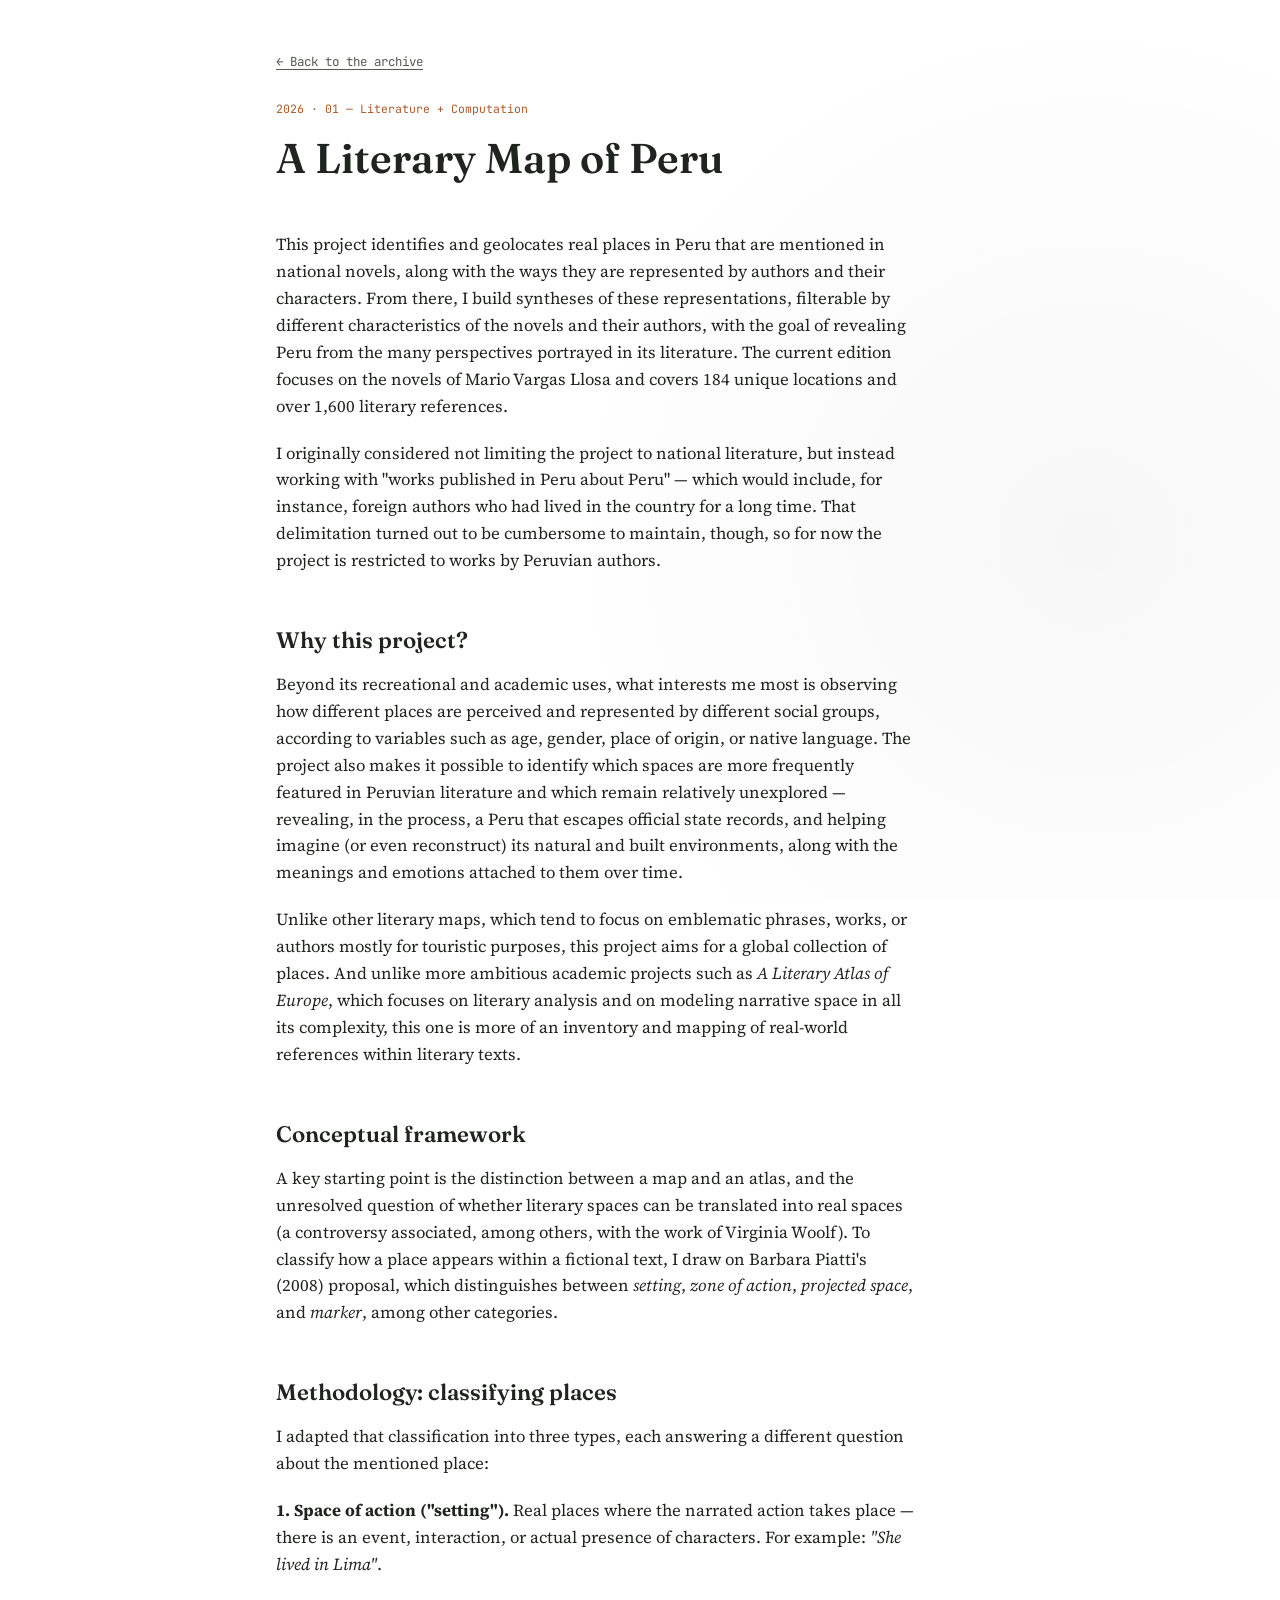
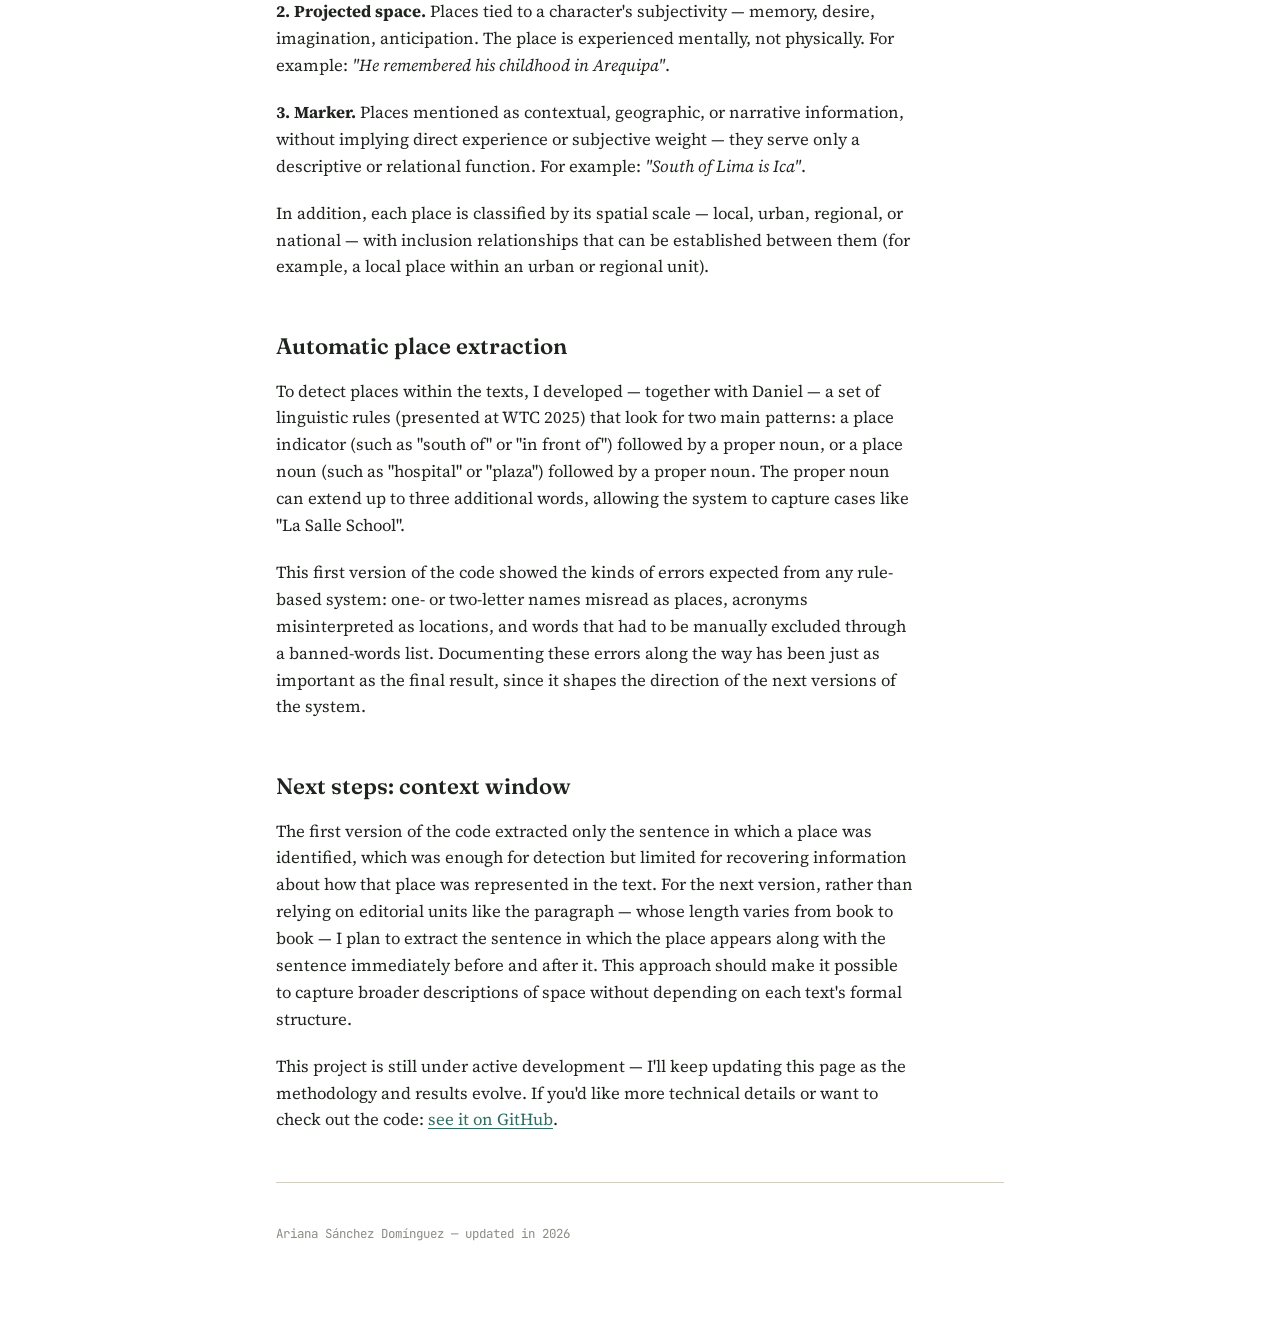
==== about.html @ c0e6957c "Renaming pages" ====
<!DOCTYPE html>
<html lang="en">
<head>
<meta charset="UTF-8">
<meta name="viewport" content="width=device-width, initial-scale=1.0">
<title>A Literary Map of Peru — Ariana Sánchez Domínguez</title>
<meta name="description" content="A literary atlas that identifies and geolocates real places in Peru mentioned in national novels.">

<link rel="preconnect" href="https://fonts.googleapis.com">
<link rel="preconnect" href="https://fonts.gstatic.com" crossorigin>
<link href="https://fonts.googleapis.com/css2?family=Fraunces:opsz,wght@9..144,500;9..144,600&family=Source+Serif+4:opsz,wght@8..60,400;8..60,600&family=JetBrains+Mono:wght@400;500&display=swap" rel="stylesheet">

<link rel="stylesheet" href="styles.css">
</head>
<body>

<div class="wrap">

  <header class="post-header">
    <a class="back" href="index.html">&larr; Back to the archive</a>
    <span class="stamp">2026 · 01 — Literature + Computation</span>
    <h1>A Literary Map of Peru</h1>
  </header>

  <article class="post-body">

    <p>
      This project identifies and geolocates real places in Peru that are
      mentioned in national novels, along with the ways they are represented
      by authors and their characters. From there, I build syntheses of these
      representations, filterable by different characteristics of the novels
      and their authors, with the goal of revealing Peru from the many
      perspectives portrayed in its literature. The current edition focuses
      on the novels of Mario Vargas Llosa and covers 184 unique locations and
      over 1,600 literary references.
    </p>

    <p>
      I originally considered not limiting the project to national
      literature, but instead working with "works published in Peru about
      Peru" — which would include, for instance, foreign authors who had
      lived in the country for a long time. That delimitation turned out to
      be cumbersome to maintain, though, so for now the project is
      restricted to works by Peruvian authors.
    </p>

    <h2>Why this project?</h2>

    <p>
      Beyond its recreational and academic uses, what interests me most is
      observing how different places are perceived and represented by
      different social groups, according to variables such as age, gender,
      place of origin, or native language. The project also makes it
      possible to identify which spaces are more frequently featured in
      Peruvian literature and which remain relatively unexplored — revealing,
      in the process, a Peru that escapes official state records, and
      helping imagine (or even reconstruct) its natural and built
      environments, along with the meanings and emotions attached to them
      over time.
    </p>

    <p>
      Unlike other literary maps, which tend to focus on emblematic phrases,
      works, or authors mostly for touristic purposes, this project aims for
      a global collection of places. And unlike more ambitious academic
      projects such as <em>A Literary Atlas of Europe</em>, which focuses on
      literary analysis and on modeling narrative space in all its
      complexity, this one is more of an inventory and mapping of real-world
      references within literary texts.
    </p>

    <h2>Conceptual framework</h2>

    <p>
      A key starting point is the distinction between a map and an atlas,
      and the unresolved question of whether literary spaces can be
      translated into real spaces (a controversy associated, among others,
      with the work of Virginia Woolf). To classify how a place appears
      within a fictional text, I draw on Barbara Piatti's (2008) proposal,
      which distinguishes between <em>setting</em>, <em>zone of action</em>,
      <em>projected space</em>, and <em>marker</em>, among other categories.
    </p>

    <h2>Methodology: classifying places</h2>

    <p>
      I adapted that classification into three types, each answering a
      different question about the mentioned place:
    </p>

    <p>
      <strong>1. Space of action ("setting").</strong> Real places where the
      narrated action takes place — there is an event, interaction, or
      actual presence of characters. For example: <em>"She lived in
      Lima"</em>.
    </p>

    <p>
      <strong>2. Projected space.</strong> Places tied to a character's
      subjectivity — memory, desire, imagination, anticipation. The place is
      experienced mentally, not physically. For example: <em>"He remembered
      his childhood in Arequipa"</em>.
    </p>

    <p>
      <strong>3. Marker.</strong> Places mentioned as contextual,
      geographic, or narrative information, without implying direct
      experience or subjective weight — they serve only a descriptive or
      relational function. For example: <em>"South of Lima is Ica"</em>.
    </p>

    <p>
      In addition, each place is classified by its spatial scale — local,
      urban, regional, or national — with inclusion relationships that can
      be established between them (for example, a local place within an
      urban or regional unit).
    </p>

    <h2>Automatic place extraction</h2>

    <p>
      To detect places within the texts, I developed — together with
      Daniel — a set of linguistic rules (presented at WTC 2025) that look
      for two main patterns: a place indicator (such as "south of" or "in
      front of") followed by a proper noun, or a place noun (such as
      "hospital" or "plaza") followed by a proper noun. The proper noun can
      extend up to three additional words, allowing the system to capture
      cases like "La Salle School".
    </p>

    <p>
      This first version of the code showed the kinds of errors expected
      from any rule-based system: one- or two-letter names misread as
      places, acronyms misinterpreted as locations, and words that had to be
      manually excluded through a banned-words list. Documenting these
      errors along the way has been just as important as the final result,
      since it shapes the direction of the next versions of the system.
    </p>

    <h2>Next steps: context window</h2>

    <p>
      The first version of the code extracted only the sentence in which a
      place was identified, which was enough for detection but limited for
      recovering information about how that place was represented in the
      text. For the next version, rather than relying on editorial units
      like the paragraph — whose length varies from book to book — I plan to
      extract the sentence in which the place appears along with the
      sentence immediately before and after it. This approach should make it
      possible to capture broader descriptions of space without depending on
      each text's formal structure.
    </p>

    <p>
      This project is still under active development — I'll keep updating
      this page as the methodology and results evolve. If you'd like more
      technical details or want to check out the code:
      <a href="https://github.com/tu-usuario" target="_blank" rel="noopener">see it on GitHub</a>.
    </p>

  </article>

  <footer class="site-footer">
    <p>Ariana Sánchez Domínguez — updated in 2026</p>
  </footer>

</div>

</body>
</html>
---- styles.css ----
/* =============================================================
   Sistema de diseño — Cuaderno de campo personal
   Paleta: papel envejecido + tinta verde-negra + acento pino
   ============================================================= */

:root {
  --paper: #ffffff;
  --paper-raised: #f3f1e8;
  --line: #d3cfc0;
  --ink: #20241f;
  --ink-soft: #565b50;
  --ink-faint: #8a8d80;
  --accent: #2f6f62;       /* pino — enlaces, títulos activos */
  --accent-soft: #4d8c7d;
  --stamp: #a85c2c;        /* sello — número de entrada, fechas */

  --font-display: "Fraunces", "Iowan Old Style", serif;
  --font-body: "Source Serif 4", Georgia, serif;
  --font-mono: "JetBrains Mono", ui-monospace, monospace;

  --measure: 640px;
  --space-1: 0.5rem;
  --space-2: 1rem;
  --space-3: 1.75rem;
  --space-4: 3rem;
  --space-5: 5rem;
}

* { box-sizing: border-box; }

html {
  scroll-behavior: smooth;
}

@media (prefers-reduced-motion: reduce) {
  html { scroll-behavior: auto; }
  * { animation: none !important; transition: none !important; }
}

body {
  margin: 0;
  background: var(--paper);
  color: var(--ink);
  font-family: var(--font-body);
  font-size: 1.05rem;
  line-height: 1.6;
  -webkit-font-smoothing: antialiased;
}

/* subtle paper texture via layered gradients, no image assets needed */
body {
  background-image:
    radial-gradient(circle at 20% 10%, rgba(255,255,255,0.35), transparent 40%),
    radial-gradient(circle at 85% 60%, rgba(0,0,0,0.03), transparent 45%);
  background-attachment: fixed;
}

a {
  color: var(--accent);
  text-decoration-thickness: 1px;
  text-underline-offset: 3px;
}
a:hover { color: var(--stamp); }
a:focus-visible,
button:focus-visible {
  outline: 2px solid var(--stamp);
  outline-offset: 3px;
}

.wrap {
  max-width: 760px;
  margin: 0 auto;
  padding: var(--space-4) var(--space-2) var(--space-5);
}

/* ---------- Cabecera ---------- */

.site-header {
  margin-bottom: var(--space-3);
}

.site-header .kicker {
  font-family: var(--font-mono);
  font-size: 0.72rem;
  letter-spacing: 0.14em;
  text-transform: uppercase;
  color: var(--stamp);
  display: block;
  margin-bottom: var(--space-1);
}

.site-header h1 {
  font-family: var(--font-display);
  font-optical-sizing: auto;
  font-weight: 600;
  font-size: clamp(2.2rem, 5vw, 3.1rem);
  margin: 0 0 var(--space-2);
  letter-spacing: -0.01em;
  color: var(--ink);
}

.site-header p.tagline {
  max-width: var(--measure);
  color: var(--ink-soft);
  font-size: 1.15rem;
  margin: 0 0 var(--space-3);
}

.site-links {
  display: flex;
  flex-wrap: wrap;
  gap: var(--space-2) var(--space-3);
  font-family: var(--font-mono);
  font-size: 0.85rem;
}

.site-links a {
  color: var(--ink);
  border-bottom: 1px solid var(--line);
  padding-bottom: 1px;
}
.site-links a:hover { color: var(--stamp); border-color: var(--stamp); }

/* ---------- Sección / divisores ---------- */

.section-label {
  font-family: var(--font-mono);
  font-size: 0.75rem;
  letter-spacing: 0.12em;
  text-transform: uppercase;
  color: var(--ink-faint);
  display: flex;
  align-items: center;
  gap: var(--space-2);
  margin: var(--space-3) 0 var(--space-3);
}
.section-label::after {
  content: "";
  flex: 1;
  height: 1px;
  background: var(--line);
}

/* ---------- Entradas del archivo (elemento distintivo) ---------- */

.archive {
  list-style: none;
  margin: 0;
  padding: 0;
  border-top: 1px solid var(--line);
}

.entry {
  display: grid;
  grid-template-columns: 92px 1fr;
  gap: var(--space-3);
  padding: var(--space-3) 0;
  border-bottom: 1px solid var(--line);
  align-items: start;
}

.entry .stamp {
  font-family: var(--font-mono);
  font-size: 0.72rem;
  color: var(--stamp);
  border: 1px solid currentColor;
  border-radius: 2px;
  padding: 2px 6px;
  text-align: center;
  transform: rotate(-2deg);
  transition: transform 0.18s ease;
  white-space: nowrap;
  align-self: start;
}

.entry:hover .stamp { transform: rotate(0deg); }

.entry .entry-body h3 {
  font-family: var(--font-display);
  font-weight: 600;
  font-size: 1.25rem;
  margin: 0 0 0.35em;
  line-height: 1.3;
}

.entry .entry-body h3 a {
  color: var(--ink);
  text-decoration: none;
  background-image: linear-gradient(var(--accent), var(--accent));
  background-repeat: no-repeat;
  background-position: 0 100%;
  background-size: 0% 1px;
  transition: background-size 0.25s ease;
}
.entry .entry-body h3 a:hover {
  background-size: 100% 1px;
  color: var(--accent);
}

.entry .entry-body p {
  margin: 0 0 0.5em;
  color: var(--ink-soft);
  font-size: 0.98rem;
}

.entry .tags {
  font-family: var(--font-mono);
  font-size: 0.72rem;
  color: var(--ink-faint);
  letter-spacing: 0.03em;
}
.entry .tags span::after {
  content: "·";
  margin: 0 0.4em;
  color: var(--line);
}
.entry .tags span:last-child::after { content: ""; }

@media (max-width: 540px) {
  .entry { grid-template-columns: 1fr; gap: var(--space-1); }
  .entry .stamp { justify-self: start; }
}

/* ---------- Pie ---------- */

.site-footer {
  margin-top: var(--space-4);
  padding-top: var(--space-3);
  border-top: 1px solid var(--line);
  font-family: var(--font-mono);
  font-size: 0.78rem;
  color: var(--ink-faint);
}

/* ---------- Página de proyecto individual ---------- */

.post-header {
  margin-bottom: var(--space-4);
}

.post-header a.back {
  font-family: var(--font-mono);
  font-size: 0.78rem;
  color: var(--ink-soft);
  display: inline-block;
  margin-bottom: var(--space-3);
}

.post-header .stamp {
  font-family: var(--font-mono);
  font-size: 0.72rem;
  color: var(--stamp);
  display: block;
  margin-bottom: var(--space-2);
}

.post-header h1 {
  font-family: var(--font-display);
  font-weight: 600;
  font-size: clamp(1.9rem, 4.5vw, 2.6rem);
  margin: 0 0 var(--space-2);
  line-height: 1.2;
}

.post-body { max-width: var(--measure); }
.post-body p { margin: 0 0 1.2em; }
.post-body h2 {
  font-family: var(--font-display);
  font-weight: 600;
  font-size: 1.4rem;
  margin: var(--space-4) 0 0.6em;
}
.post-body figure { margin: var(--space-3) 0; }
.post-body img { max-width: 100%; border: 1px solid var(--line); }
.post-body figcaption {
  font-family: var(--font-mono);
  font-size: 0.75rem;
  color: var(--ink-faint);
  margin-top: 0.5em;
}
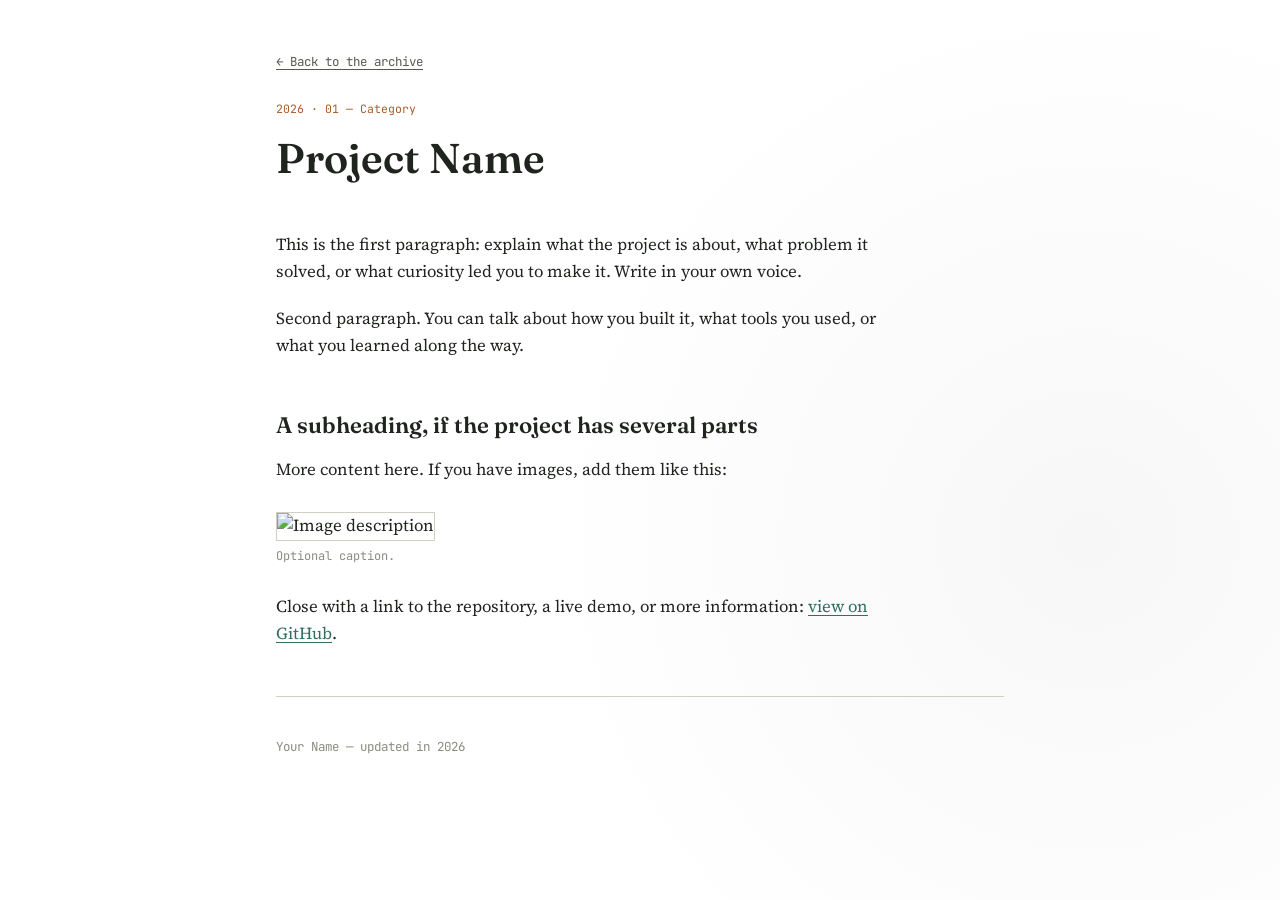
==== commit 6731cd06: "Pages update" ====
--- a/about.html
+++ b/about.html
@@ -3,8 +3,8 @@
 <head>
 <meta charset="UTF-8">
 <meta name="viewport" content="width=device-width, initial-scale=1.0">
-<title>A Literary Map of Peru — Ariana Sánchez Domínguez</title>
-<meta name="description" content="A literary atlas that identifies and geolocates real places in Peru mentioned in national novels.">
+<title>About</title>
+<meta name="description" content="Short project description for search engines and social media.">
 
 <link rel="preconnect" href="https://fonts.googleapis.com">
 <link rel="preconnect" href="https://fonts.gstatic.com" crossorigin>
@@ -18,153 +18,46 @@
 
   <header class="post-header">
     <a class="back" href="index.html">&larr; Back to the archive</a>
-    <span class="stamp">2026 · 01 — Literature + Computation</span>
-    <h1>A Literary Map of Peru</h1>
+    <span class="stamp">2026 · 01 — Category</span>
+    <h1>Project Name</h1>
   </header>
 
   <article class="post-body">
 
     <p>
-      This project identifies and geolocates real places in Peru that are
-      mentioned in national novels, along with the ways they are represented
-      by authors and their characters. From there, I build syntheses of these
-      representations, filterable by different characteristics of the novels
-      and their authors, with the goal of revealing Peru from the many
-      perspectives portrayed in its literature. The current edition focuses
-      on the novels of Mario Vargas Llosa and covers 184 unique locations and
-      over 1,600 literary references.
+      This is the first paragraph: explain what the project is about, what
+      problem it solved, or what curiosity led you to make it. Write in your
+      own voice.
     </p>
 
     <p>
-      I originally considered not limiting the project to national
-      literature, but instead working with "works published in Peru about
-      Peru" — which would include, for instance, foreign authors who had
-      lived in the country for a long time. That delimitation turned out to
-      be cumbersome to maintain, though, so for now the project is
-      restricted to works by Peruvian authors.
+      Second paragraph. You can talk about how you built it, what tools you
+      used, or what you learned along the way.
     </p>
 
-    <h2>Why this project?</h2>
+    <h2>A subheading, if the project has several parts</h2>
 
     <p>
-      Beyond its recreational and academic uses, what interests me most is
-      observing how different places are perceived and represented by
-      different social groups, according to variables such as age, gender,
-      place of origin, or native language. The project also makes it
-      possible to identify which spaces are more frequently featured in
-      Peruvian literature and which remain relatively unexplored — revealing,
-      in the process, a Peru that escapes official state records, and
-      helping imagine (or even reconstruct) its natural and built
-      environments, along with the meanings and emotions attached to them
-      over time.
+      More content here. If you have images, add them like this:
     </p>
 
-    <p>
-      Unlike other literary maps, which tend to focus on emblematic phrases,
-      works, or authors mostly for touristic purposes, this project aims for
-      a global collection of places. And unlike more ambitious academic
-      projects such as <em>A Literary Atlas of Europe</em>, which focuses on
-      literary analysis and on modeling narrative space in all its
-      complexity, this one is more of an inventory and mapping of real-world
-      references within literary texts.
-    </p>
-
-    <h2>Conceptual framework</h2>
+    <figure>
+      <img src="assets/your-image.jpg" alt="Image description">
+      <figcaption>Optional caption.</figcaption>
+    </figure>
 
     <p>
-      A key starting point is the distinction between a map and an atlas,
-      and the unresolved question of whether literary spaces can be
-      translated into real spaces (a controversy associated, among others,
-      with the work of Virginia Woolf). To classify how a place appears
-      within a fictional text, I draw on Barbara Piatti's (2008) proposal,
-      which distinguishes between <em>setting</em>, <em>zone of action</em>,
-      <em>projected space</em>, and <em>marker</em>, among other categories.
-    </p>
-
-    <h2>Methodology: classifying places</h2>
-
-    <p>
-      I adapted that classification into three types, each answering a
-      different question about the mentioned place:
-    </p>
-
-    <p>
-      <strong>1. Space of action ("setting").</strong> Real places where the
-      narrated action takes place — there is an event, interaction, or
-      actual presence of characters. For example: <em>"She lived in
-      Lima"</em>.
-    </p>
-
-    <p>
-      <strong>2. Projected space.</strong> Places tied to a character's
-      subjectivity — memory, desire, imagination, anticipation. The place is
-      experienced mentally, not physically. For example: <em>"He remembered
-      his childhood in Arequipa"</em>.
-    </p>
-
-    <p>
-      <strong>3. Marker.</strong> Places mentioned as contextual,
-      geographic, or narrative information, without implying direct
-      experience or subjective weight — they serve only a descriptive or
-      relational function. For example: <em>"South of Lima is Ica"</em>.
-    </p>
-
-    <p>
-      In addition, each place is classified by its spatial scale — local,
-      urban, regional, or national — with inclusion relationships that can
-      be established between them (for example, a local place within an
-      urban or regional unit).
-    </p>
-
-    <h2>Automatic place extraction</h2>
-
-    <p>
-      To detect places within the texts, I developed — together with
-      Daniel — a set of linguistic rules (presented at WTC 2025) that look
-      for two main patterns: a place indicator (such as "south of" or "in
-      front of") followed by a proper noun, or a place noun (such as
-      "hospital" or "plaza") followed by a proper noun. The proper noun can
-      extend up to three additional words, allowing the system to capture
-      cases like "La Salle School".
-    </p>
-
-    <p>
-      This first version of the code showed the kinds of errors expected
-      from any rule-based system: one- or two-letter names misread as
-      places, acronyms misinterpreted as locations, and words that had to be
-      manually excluded through a banned-words list. Documenting these
-      errors along the way has been just as important as the final result,
-      since it shapes the direction of the next versions of the system.
-    </p>
-
-    <h2>Next steps: context window</h2>
-
-    <p>
-      The first version of the code extracted only the sentence in which a
-      place was identified, which was enough for detection but limited for
-      recovering information about how that place was represented in the
-      text. For the next version, rather than relying on editorial units
-      like the paragraph — whose length varies from book to book — I plan to
-      extract the sentence in which the place appears along with the
-      sentence immediately before and after it. This approach should make it
-      possible to capture broader descriptions of space without depending on
-      each text's formal structure.
-    </p>
-
-    <p>
-      This project is still under active development — I'll keep updating
-      this page as the methodology and results evolve. If you'd like more
-      technical details or want to check out the code:
-      <a href="https://github.com/tu-usuario" target="_blank" rel="noopener">see it on GitHub</a>.
+      Close with a link to the repository, a live demo, or more information:
+      <a href="https://github.com/your-username" target="_blank" rel="noopener">view on GitHub</a>.
     </p>
 
   </article>
 
   <footer class="site-footer">
-    <p>Ariana Sánchez Domínguez — updated in 2026</p>
+    <p>Your Name — updated in 2026</p>
   </footer>
 
 </div>
 
 </body>
-</html>+</html>
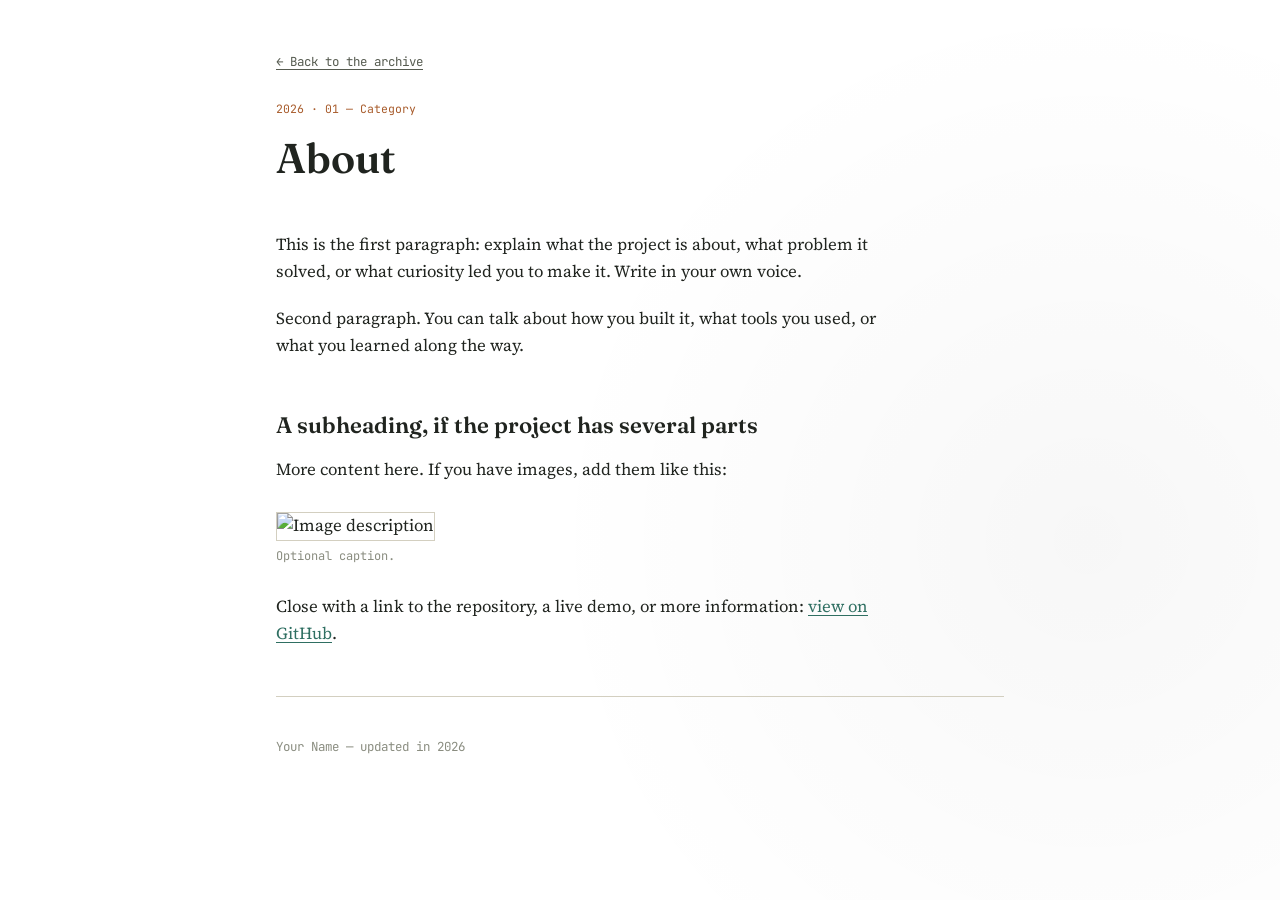
==== commit 5048f91c: "Changes in pages" ====
--- a/about.html
+++ b/about.html
@@ -3,7 +3,7 @@
 <head>
 <meta charset="UTF-8">
 <meta name="viewport" content="width=device-width, initial-scale=1.0">
-<title>About</title>
+<title>About — Ariana Sánchez Domínguez</title>
 <meta name="description" content="Short project description for search engines and social media.">
 
 <link rel="preconnect" href="https://fonts.googleapis.com">
@@ -19,7 +19,7 @@
   <header class="post-header">
     <a class="back" href="index.html">&larr; Back to the archive</a>
     <span class="stamp">2026 · 01 — Category</span>
-    <h1>Project Name</h1>
+    <h1>About</h1>
   </header>
 
   <article class="post-body">
